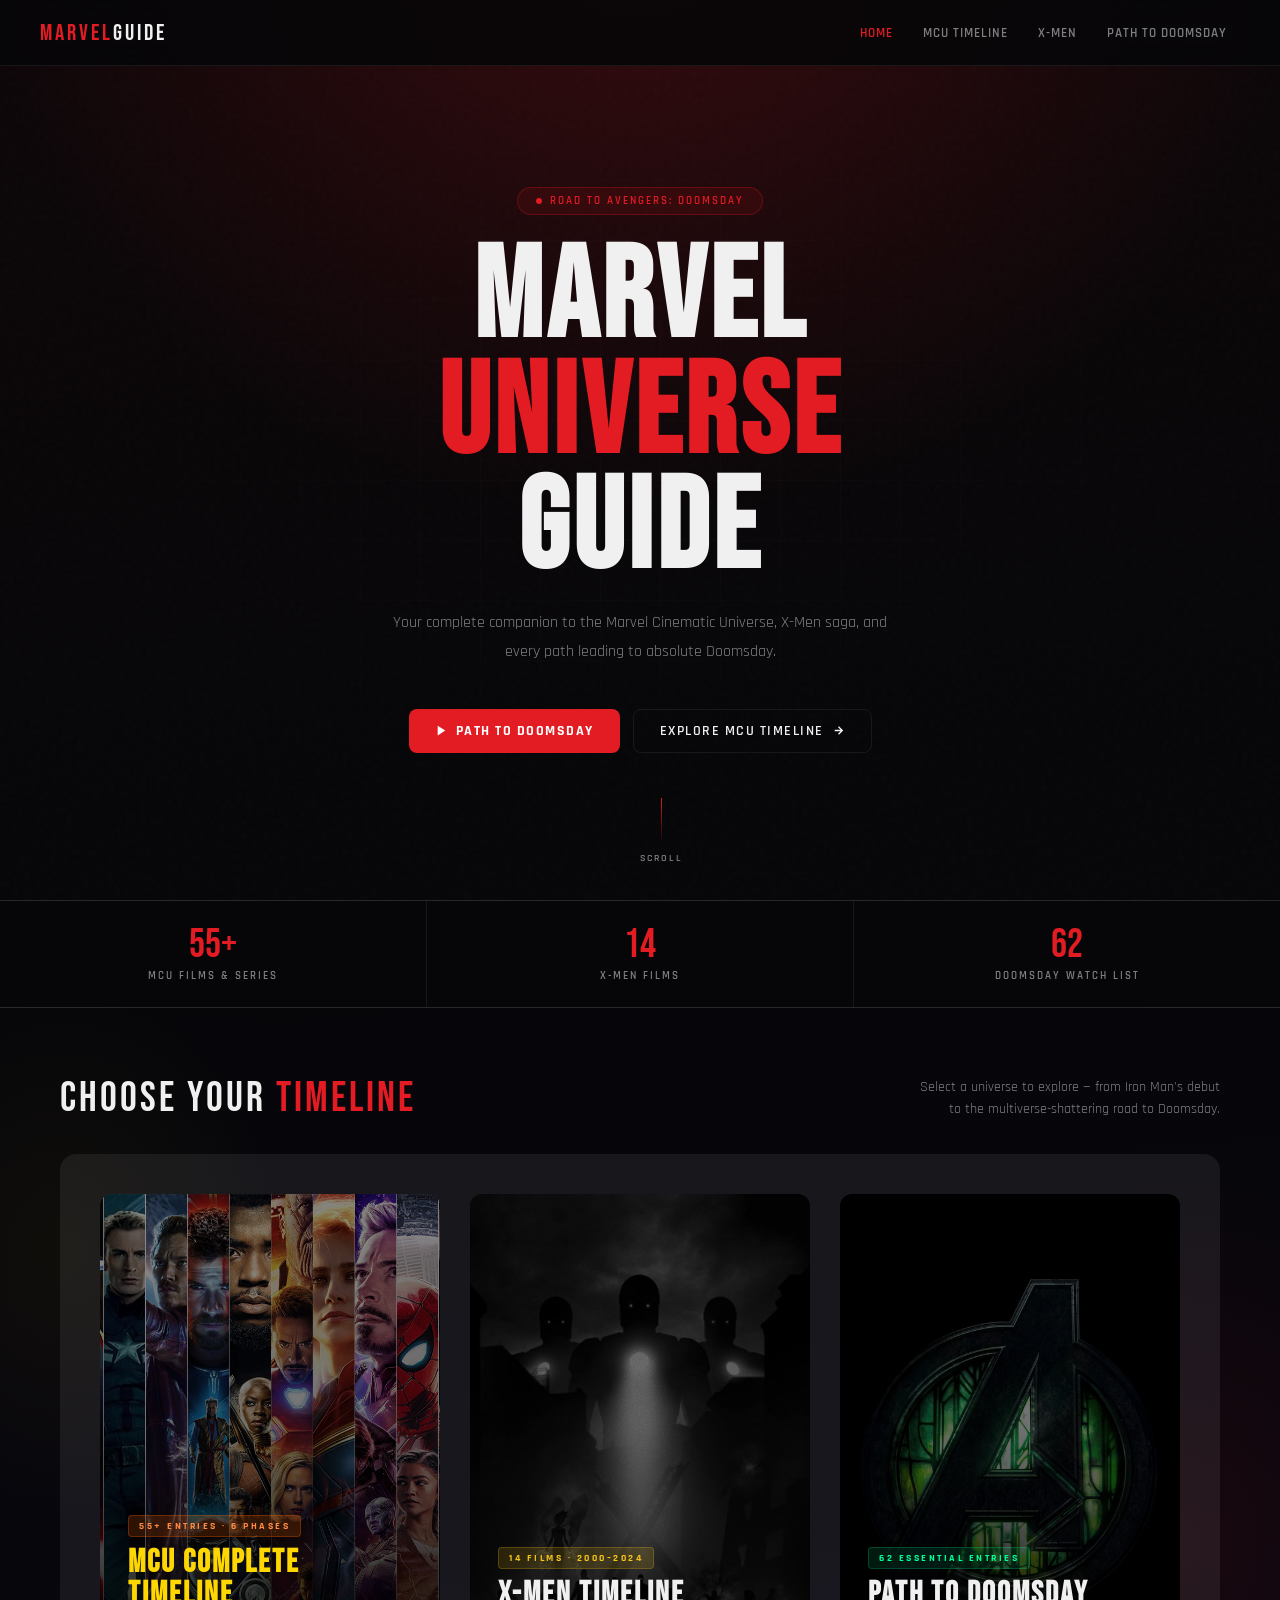
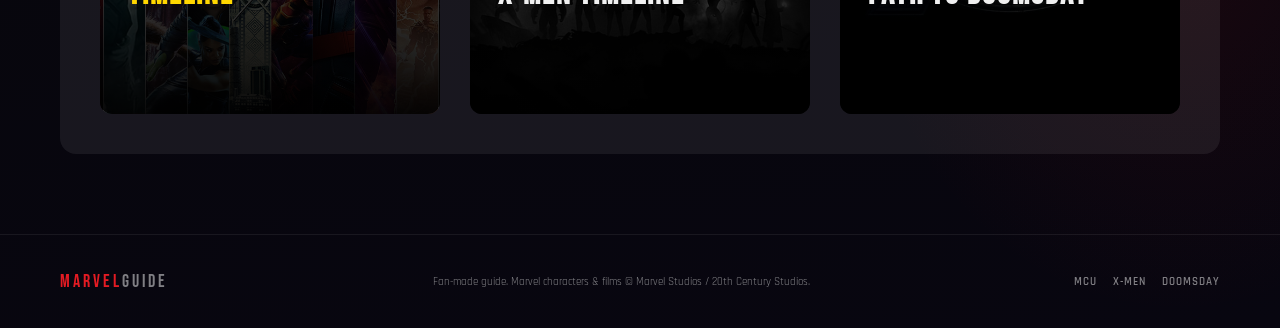
==== index.html @ 6802b709 "Initial commit" ====
<!DOCTYPE html>
<html lang="en">
<head>
<meta charset="UTF-8">
<meta name="viewport" content="width=device-width, initial-scale=1.0">
<title>Marvel Timeline Guide — Road to Doomsday</title>
<link rel="stylesheet" href="style.css">
</head>

<body class="page-home">

<!-- NAVBAR -->

<nav class="navbar" id="navbar">
  <div class="nav-logo">MARVEL<span>GUIDE</span></div>

  <ul class="nav-links">
    <li><a href="index.html" class="active">Home</a></li>
    <li><a href="mcu.html">MCU Timeline</a></li>
    <li><a href="xmen.html">X-Men</a></li>
    <li><a href="doomsday.html">Path to Doomsday</a></li>
  </ul>
</nav>


<!-- HERO SECTION -->

<header class="hero">

  <video id="heroVideo" class="hero-video" autoplay muted loop playsinline preload="auto">
    <source src="Images/intro.mp4" type="video/mp4">
  </video>

  <div class="hero-grid"></div>

  <div class="hero-content">

    <div class="hero-badge">Road to Avengers: Doomsday</div>

    <h1>
      MARVEL<span class="line-red">UNIVERSE</span>GUIDE
    </h1>

    <p>
      Your complete companion to the Marvel Cinematic Universe,
      X-Men saga, and every path leading to absolute Doomsday.
    </p>

    <div class="hero-cta">

      <a href="doomsday.html" class="btn-primary" aria-label="Go to Path to Doomsday">
        <svg width="13" height="13" viewBox="0 0 24 24" fill="currentColor">
          <polygon points="5 3 19 12 5 21 5 3"/>
        </svg>
        Path to Doomsday
      </a>

      <a href="mcu.html" class="btn-secondary">
        Explore MCU Timeline
        <svg width="13" height="13" viewBox="0 0 24 24" fill="none"
        stroke="currentColor" stroke-width="2.5">
          <path d="M5 12h14M12 5l7 7-7 7"/>
        </svg>
      </a>

    </div>

  </div>

  <div class="hero-scroll-hint">
    <div class="scroll-line"></div>
    Scroll
  </div>

</header>


<!-- STATS SECTION -->

<section class="stats-section">

  <div class="stats-bar">

    <div class="stat-item">
      <div class="stat-number">55+</div>
      <div class="stat-label">MCU Films & Series</div>
    </div>

    <div class="stat-item">
      <div class="stat-number">14</div>
      <div class="stat-label">X-Men Films</div>
    </div>

    <div class="stat-item">
      <div class="stat-number">62</div>
      <div class="stat-label">Doomsday Watch List</div>
    </div>

  </div>

</section>



<!-- SECTION HEADER -->

<section class="section-header">

  <div class="section-title">
    Choose Your <span>Timeline</span>
  </div>

  <div class="section-desc">
    Select a universe to explore — from Iron Man's debut
    to the multiverse-shattering road to Doomsday.
  </div>

</section>



<!-- CATEGORY CARDS -->

<section class="categories">

  <!-- MCU -->

  <a href="mcu.html" class="category-card iron">

    <img src="Images/mcu.png" alt="MCU Timeline">

    <div class="overlay">
      <div class="overlay-content">

        <span class="category-tag">55+ Entries · 6 Phases</span>

        <h2>MCU Complete Timeline</h2>

        <p>
          All Marvel Cinematic Universe movies and series
          across every phase — in order.
        </p>

        <div class="overlay-arrow">
          Explore Timeline
          <svg width="13" height="13" viewBox="0 0 24 24"
          fill="none" stroke="currentColor" stroke-width="2.5">
            <path d="M5 12h14M12 5l7 7-7 7"/>
          </svg>
        </div>

      </div>
    </div>

  </a>



  <!-- X MEN -->

  <a href="xmen.html" class="category-card xmen">

    <img src="Images/X.jpg" alt="X-Men Timeline">

    <div class="overlay">
      <div class="overlay-content">

        <span class="category-tag">14 Films · 2000–2024</span>

        <h2>X-Men Timeline</h2>

        <p>
          The complete mutant saga — from Xavier's school
          to the MCU collision in Deadpool & Wolverine.
        </p>

        <div class="overlay-arrow">
          Enter the Mutant Saga
          <svg width="13" height="13" viewBox="0 0 24 24"
          fill="none" stroke="currentColor" stroke-width="2.5">
            <path d="M5 12h14M12 5l7 7-7 7"/>
          </svg>
        </div>

      </div>
    </div>

  </a>



  <!-- DOOMSDAY -->

  <a href="doomsday.html" class="category-card doom">

    <img src="Images/doom.jpg" alt="Path to Doomsday">

    <div class="overlay">
      <div class="overlay-content">

        <span class="category-tag">62 Essential Entries</span>

        <h2>Path to Doomsday</h2>

        <p>
          The curated watch order of everything you need
          before Avengers: Doomsday.
        </p>

        <div class="overlay-arrow">
          Start the Path
          <svg width="13" height="13" viewBox="0 0 24 24"
          fill="none" stroke="currentColor" stroke-width="2.5">
            <path d="M5 12h14M12 5l7 7-7 7"/>
          </svg>
        </div>

      </div>
    </div>

  </a>

</section>



<!-- FOOTER -->

<footer class="footer">

  <div class="footer-logo">
    MARVEL<span>GUIDE</span>
  </div>

  <div class="footer-text">
    Fan-made guide. Marvel characters & films
    © Marvel Studios / 20th Century Studios.
  </div>

  <div class="footer-links">
    <a href="mcu.html">MCU</a>
    <a href="xmen.html">X-Men</a>
    <a href="doomsday.html">Doomsday</a>
  </div>

</footer>


<script src="script.js"></script>

</body>
</html>
---- style.css ----
/* =====================
   FONTS & VARIABLES
===================== */
@import url('https://fonts.googleapis.com/css2?family=Bebas+Neue&family=Rajdhani:wght@400;500;600;700&family=Inter:wght@300;400;500&display=swap');

:root {
  --red: #e31b23;
  --red-dark: #a01018;
  --gold: #ffd700;
  --xmen-yellow: #f5c518;
  --doom-green: #00ff99;
  --doom-green-dim: #00c872;
  --bg-deep: #060608;
  --bg-card: #0f0f14;
  --text: #f0f0f0;
  --text-muted: rgba(240,240,240,0.52);
  --border: rgba(255,255,255,0.07);
  --transition: 0.4s cubic-bezier(0.23, 1, 0.32, 1);
}

*, *::before, *::after { margin:0; padding:0; box-sizing:border-box; }
html { scroll-behavior:smooth; }
a { text-decoration:none; color:inherit; }

::-webkit-scrollbar { width:4px; }
::-webkit-scrollbar-track { background:#060608; }
::-webkit-scrollbar-thumb { background:var(--red); border-radius:10px; }

/* =====================
   BODY & CINEMATIC BACKGROUNDS
===================== */
body {
  font-family:'Rajdhani',sans-serif;
  color:var(--text); min-height:100vh; overflow-x:hidden;
  position:relative;
}

body.page-home {
  background:
    radial-gradient(ellipse 90% 55% at 50% -5%, rgba(227,27,35,0.2) 0%, transparent 58%),
    radial-gradient(ellipse 45% 35% at 92% 80%, rgba(180,20,28,0.1) 0%, transparent 55%),
    radial-gradient(ellipse 35% 28% at 5% 65%, rgba(255,215,0,0.04) 0%, transparent 50%),
    linear-gradient(175deg, #0d0608 0%, #060608 40%, #080610 100%);
}
body.page-mcu {
  background:
    radial-gradient(ellipse 65% 48% at 12% 18%, rgba(255,90,0,0.1) 0%, transparent 58%),
    radial-gradient(ellipse 55% 38% at 88% 72%, rgba(227,27,35,0.11) 0%, transparent 55%),
    radial-gradient(ellipse 75% 28% at 50% 100%, rgba(255,60,0,0.07) 0%, transparent 50%),
    linear-gradient(160deg, #0b0608 0%, #060608 50%, #0b0608 100%);
}
body.page-xmen {
  background:
    radial-gradient(ellipse 65% 48% at 8% 14%, rgba(245,197,24,0.09) 0%, transparent 55%),
    radial-gradient(ellipse 55% 38% at 92% 62%, rgba(200,155,0,0.08) 0%, transparent 55%),
    radial-gradient(ellipse 45% 32% at 50% 98%, rgba(245,197,24,0.05) 0%, transparent 50%),
    linear-gradient(155deg, #0a0a00 0%, #060608 50%, #080700 100%);
}
body.page-doom {
  background:
    radial-gradient(ellipse 70% 50% at 8% 10%, rgba(0,255,153,0.1) 0%, transparent 58%),
    radial-gradient(ellipse 55% 42% at 92% 78%, rgba(0,200,120,0.09) 0%, transparent 55%),
    radial-gradient(ellipse 48% 38% at 50% 100%, rgba(0,255,153,0.06) 0%, transparent 50%),
    linear-gradient(150deg, #060b08 0%, #060608 45%, #060b08 100%);
}
body.page-deadpool {
  background:
    radial-gradient(ellipse 78% 58% at 0% 50%, rgba(227,27,35,0.14) 0%, transparent 58%),
    radial-gradient(ellipse 48% 38% at 100% 18%, rgba(180,20,28,0.09) 0%, transparent 55%),
    linear-gradient(135deg, #0d0608 0%, #060608 60%, #0b0608 100%);
}

/* grain texture */
body::before {
  content:''; position:fixed; inset:0; pointer-events:none; z-index:0; opacity:0.55;
  background-image:url("data:image/svg+xml,%3Csvg viewBox='0 0 200 200' xmlns='http://www.w3.org/2000/svg'%3E%3Cfilter id='n'%3E%3CfeTurbulence type='fractalNoise' baseFrequency='0.85' numOctaves='4' stitchTiles='stitch'/%3E%3C/filter%3E%3Crect width='100%25' height='100%25' filter='url(%23n)' opacity='0.04'/%3E%3C/svg%3E");
}
body > * { position:relative; z-index:1; }

/* =====================
   NAVBAR
===================== */
.navbar {
  position:fixed; top:0; left:0; right:0; z-index:1000;
  display:flex; align-items:center; justify-content:space-between;
  padding:0 40px; height:66px;
  background:rgba(6,6,8,0.88); backdrop-filter:blur(24px);
  border-bottom:1px solid var(--border);
  transition:background var(--transition);
}
.navbar.scrolled { background:rgba(6,6,8,0.98); }
.nav-logo { font-family:'Bebas Neue',sans-serif; font-size:1.45rem; letter-spacing:3px; color:var(--red); }
.nav-logo span { color:var(--text); }
.nav-links { display:flex; gap:4px; list-style:none; }
.nav-links a {
  display:flex; align-items:center; gap:5px;
  padding:7px 13px; border-radius:6px;
  font-size:0.8rem; font-weight:600; letter-spacing:1px; text-transform:uppercase;
  color:var(--text-muted);
  transition:color var(--transition), background var(--transition);
}
.nav-links a:hover { color:var(--text); background:rgba(255,255,255,0.05); }
.nav-links a.active { color:var(--red); }
.nav-search {
  display:flex; align-items:center; gap:9px;
  background:rgba(255,255,255,0.04); border:1px solid var(--border);
  border-radius:8px; padding:7px 14px;
  transition:border-color var(--transition);
}
.nav-search:focus-within { border-color:var(--red); background:rgba(227,27,35,0.05); }
.nav-search svg { opacity:0.4; flex-shrink:0; }
#searchBar {
  background:none; border:none; outline:none; color:var(--text);
  font-family:'Rajdhani',sans-serif; font-size:0.88rem; font-weight:500; width:200px;
}
#searchBar::placeholder { color:var(--text-muted); }

/* =====================
   HERO
===================== */
.hero {
  position:relative; min-height:100vh;
  display:flex; flex-direction:column; align-items:center; justify-content:center;
  text-align:center; padding:120px 40px 80px; overflow:hidden;
}
.hero-grid {
  position:absolute; inset:0;
  background-image:
    linear-gradient(rgba(255,255,255,0.017) 1px,transparent 1px),
    linear-gradient(90deg,rgba(255,255,255,0.017) 1px,transparent 1px);
  background-size:60px 60px;
  mask-image:radial-gradient(ellipse at center,black 18%,transparent 72%);
}
.hero-content { position:relative; z-index:1; }
.hero-badge {
  display:inline-flex; align-items:center; gap:8px;
  background:rgba(227,27,35,0.1); border:1px solid rgba(227,27,35,0.28);
  border-radius:100px; padding:6px 18px;
  font-size:0.7rem; font-weight:600; letter-spacing:2px; text-transform:uppercase;
  color:var(--red); margin-bottom:26px; animation:fadeInUp 0.8s ease both;
}
.hero-badge::before { content:''; width:6px; height:6px; background:var(--red); border-radius:50%; animation:blink 2s infinite; }
@keyframes blink { 0%,100%{opacity:1;transform:scale(1)} 50%{opacity:0.3;transform:scale(0.7)} }
.hero h1 {
  font-family:'Bebas Neue',sans-serif;
  font-size:clamp(4rem,10vw,9rem); line-height:0.9; letter-spacing:4px; margin-bottom:22px;
  animation:fadeInUp 0.8s 0.12s ease both;
}
.hero h1 .line-red { color:var(--red); display:block; }
.hero p {
  font-size:1.03rem; color:var(--text-muted); max-width:500px; margin:0 auto 42px;
  line-height:1.75; font-weight:400; animation:fadeInUp 0.8s 0.25s ease both;
}
.hero-cta { display:flex; gap:13px; justify-content:center; flex-wrap:wrap; animation:fadeInUp 0.8s 0.4s ease both; }
.btn-primary {
  display:inline-flex; align-items:center; gap:8px;
  background:var(--red); color:white;
  font-family:'Rajdhani',sans-serif; font-size:0.86rem; font-weight:700;
  letter-spacing:1.5px; text-transform:uppercase;
  padding:13px 26px; border-radius:8px; border:none; cursor:pointer;
  transition:background var(--transition),transform var(--transition),box-shadow var(--transition);
}
.btn-primary:hover { background:var(--red-dark); transform:translateY(-2px); box-shadow:0 12px 28px rgba(227,27,35,0.4); }
.btn-secondary {
  display:inline-flex; align-items:center; gap:8px;
  background:transparent; color:var(--text);
  font-family:'Rajdhani',sans-serif; font-size:0.86rem; font-weight:600;
  letter-spacing:1.5px; text-transform:uppercase;
  padding:12px 26px; border-radius:8px; border:1px solid var(--border); cursor:pointer;
  transition:border-color var(--transition),background var(--transition),transform var(--transition);
}
.btn-secondary:hover { border-color:rgba(255,255,255,0.22); background:rgba(255,255,255,0.04); transform:translateY(-2px); }
.hero-scroll-hint {
  position:absolute; bottom:36px; left:50%; transform:translateX(-50%);
  display:flex; flex-direction:column; align-items:center; gap:8px;
  color:var(--text-muted); font-size:0.63rem; font-weight:600;
  letter-spacing:2px; text-transform:uppercase; animation:fadeInUp 1s 1s ease both;
}
.scroll-line { width:1px; height:46px; background:linear-gradient(to bottom,var(--red),transparent); animation:scrollLine 2s infinite; }
@keyframes scrollLine {
  0%{transform:scaleY(0);transform-origin:top} 50%{transform:scaleY(1);transform-origin:top}
  51%{transform:scaleY(1);transform-origin:bottom} 100%{transform:scaleY(0);transform-origin:bottom}
}

/* =====================
   STATS BAR
===================== */
.stats-bar { display:grid; grid-template-columns:repeat(3,1fr); gap:1px; background:var(--border); border-top:1px solid var(--border); border-bottom:1px solid var(--border); }
.stat-item { background:rgba(6,6,8,0.96); padding:24px; text-align:center; }
.stat-number { font-family:'Bebas Neue',sans-serif; font-size:2.5rem; color:var(--red); line-height:1; margin-bottom:4px; }
.stat-label { font-size:0.7rem; font-weight:600; letter-spacing:2px; text-transform:uppercase; color:var(--text-muted); }

/* =====================
   SECTION HEADERS
===================== */
.section-header { padding:68px 60px 34px; display:flex; align-items:flex-end; justify-content:space-between; gap:20px; }
.section-title { font-family:'Bebas Neue',sans-serif; font-size:2.6rem; letter-spacing:3px; line-height:1; }
.section-title span { color:var(--red); }
.section-desc { color:var(--text-muted); font-size:0.86rem; max-width:310px; text-align:right; line-height:1.6; }

/* =====================
   CATEGORY CARDS
===================== */
.categories { display:grid; grid-template-columns:repeat(auto-fit,minmax(280px,1fr)); gap:2px; background:var(--border); margin:0 60px 80px; border-radius:16px; overflow:hidden; }
.category-card { position:relative; height:520px; overflow:hidden; cursor:pointer; display:block; }
.category-card img { width:100%; height:100%; object-fit:cover; transition:transform 0.7s var(--transition),filter 0.5s ease; filter:brightness(0.55) saturate(0.85); }
.category-card:hover img { transform:scale(1.07); filter:brightness(0.38) saturate(1); }
.overlay { position:absolute; inset:0; display:flex; flex-direction:column; justify-content:flex-end; padding:32px 28px; }
.overlay::before { content:''; position:absolute; inset:0; background:linear-gradient(0deg,rgba(0,0,0,0.92) 0%,rgba(0,0,0,0.18) 55%,transparent 100%); transition:opacity var(--transition); }
.category-card:hover .overlay::before { background:linear-gradient(0deg,rgba(0,0,0,0.96) 0%,rgba(0,0,0,0.5) 60%,rgba(0,0,0,0.08) 100%); }
.overlay-content { position:relative; z-index:1; transform:translateY(10px); transition:transform var(--transition); }
.category-card:hover .overlay-content { transform:translateY(0); }
.category-tag { display:inline-block; font-size:0.61rem; font-weight:700; letter-spacing:2.5px; text-transform:uppercase; padding:4px 10px; border-radius:4px; margin-bottom:10px; }
.overlay h2 { font-family:'Bebas Neue',sans-serif; font-size:2rem; letter-spacing:2px; margin-bottom:8px; line-height:1; }
.overlay p { font-size:0.86rem; color:var(--text-muted); margin-bottom:16px; opacity:0; transform:translateY(8px); transition:opacity 0.35s 0.05s ease,transform 0.35s 0.05s ease; }
.category-card:hover .overlay p { opacity:1; transform:translateY(0); }
.overlay-arrow { display:inline-flex; align-items:center; gap:7px; font-size:0.76rem; font-weight:700; letter-spacing:1px; text-transform:uppercase; opacity:0; transform:translateX(-10px); transition:opacity 0.35s 0.1s ease,transform 0.35s 0.1s ease; }
.category-card:hover .overlay-arrow { opacity:1; transform:translateX(0); }
.iron .category-tag { background:rgba(255,100,0,0.18); color:#ff8c42; border:1px solid rgba(255,100,0,0.28); }
.iron .overlay-arrow,.iron.category-card h2 { color:var(--gold); }
.iron:hover { box-shadow:inset 0 0 80px rgba(255,70,0,0.08); }
.xmen .category-tag { background:rgba(245,197,24,0.14); color:var(--xmen-yellow); border:1px solid rgba(245,197,24,0.22); }
.xmen .overlay-arrow { color:var(--xmen-yellow); }
.xmen:hover { box-shadow:inset 0 0 80px rgba(245,197,24,0.06); }
.doom .category-tag { background:rgba(0,255,153,0.1); color:var(--doom-green); border:1px solid rgba(0,255,153,0.2); }
.doom .overlay-arrow { color:var(--doom-green); }
.doom:hover { box-shadow:inset 0 0 80px rgba(0,255,153,0.06); }

/* =====================
   PAGE HEADER
===================== */
.page-header { padding:116px 60px 54px; position:relative; overflow:hidden; }
.page-header::after { content:''; position:absolute; bottom:0; left:0; right:0; height:1px; background:linear-gradient(90deg,transparent,var(--red),transparent); }
.page-header-inner { position:relative; z-index:1; max-width:680px; }
.page-header-tag { display:inline-block; font-size:0.66rem; font-weight:700; letter-spacing:3px; text-transform:uppercase; color:var(--red); margin-bottom:13px; }
.page-header h1 { font-family:'Bebas Neue',sans-serif; font-size:clamp(3rem,6vw,5.5rem); letter-spacing:3px; line-height:0.93; margin-bottom:13px; }
.page-header p { font-size:0.95rem; color:var(--text-muted); font-weight:400; line-height:1.75; }
.page-header-bg-text { position:absolute; right:50px; top:50%; transform:translateY(-50%); font-family:'Bebas Neue',sans-serif; font-size:clamp(6rem,14vw,13rem); letter-spacing:10px; color:rgba(255,255,255,0.022); white-space:nowrap; pointer-events:none; line-height:1; }

/* =====================
   PHASE LABEL
===================== */
.phase-label { display:flex; align-items:center; gap:15px; padding:26px 60px 10px; margin-top:14px; }
.phase-label-text { font-family:'Bebas Neue',sans-serif; font-size:0.92rem; letter-spacing:4px; text-transform:uppercase; color:var(--text-muted); white-space:nowrap; }
.phase-label-line { flex:1; height:1px; background:var(--border); }
.phase-label-badge { font-size:0.6rem; font-weight:700; letter-spacing:2px; text-transform:uppercase; padding:4px 11px; border-radius:4px; background:rgba(227,27,35,0.08); border:1px solid rgba(227,27,35,0.17); color:var(--red); white-space:nowrap; }

/* =====================
   MOVIE GRID & BOX
===================== */
.movie-grid { display:grid; grid-template-columns:repeat(auto-fill,minmax(215px,1fr)); gap:13px; padding:14px 60px 48px; }

.movie-box {
  position:relative; height:330px; border-radius:11px; overflow:hidden;
  cursor:pointer; background:var(--bg-card);
  opacity:0; transform:translateY(26px);
  transition:opacity 0.55s ease,transform 0.55s ease,box-shadow 0.4s ease;
}
.movie-box.show { opacity:1; transform:translateY(0); }
.movie-box img { width:100%; height:100%; object-fit:cover; transition:transform 0.6s var(--transition),filter 0.4s ease; filter:brightness(0.72) saturate(0.88); }
.movie-box:hover img { transform:scale(1.1); filter:brightness(0.32) saturate(0.6); }

.movie-number { position:absolute; top:11px; left:11px; z-index:2; font-family:'Bebas Neue',sans-serif; font-size:0.7rem; letter-spacing:1px; background:rgba(0,0,0,0.75); border:1px solid var(--border); padding:3px 8px; border-radius:4px; color:var(--text-muted); transition:opacity var(--transition); }
.movie-box:hover .movie-number { opacity:0; }

.entry-type-badge { position:absolute; top:11px; right:11px; z-index:2; font-size:0.56rem; font-weight:700; letter-spacing:1.5px; text-transform:uppercase; padding:3px 7px; border-radius:4px; background:rgba(0,0,0,0.78); border:1px solid rgba(255,255,255,0.1); color:var(--text-muted); transition:opacity var(--transition); }
.entry-type-badge.series { color:#7ec8ff; border-color:rgba(126,200,255,0.25); }
.entry-type-badge.animated { color:#b09fff; border-color:rgba(176,159,255,0.25); }
.entry-type-badge.special { color:#ffa07a; border-color:rgba(255,160,122,0.25); }
.movie-box:hover .entry-type-badge { opacity:0; }

.movie-overlay { position:absolute; inset:0; background:linear-gradient(0deg,rgba(0,0,0,0.97) 0%,rgba(0,0,0,0.62) 55%,rgba(0,0,0,0.12) 100%); display:flex; flex-direction:column; justify-content:flex-end; padding:18px 17px; opacity:0; transition:opacity 0.4s ease; }
.movie-box:hover .movie-overlay { opacity:1; }
.movie-overlay h3 { font-family:'Bebas Neue',sans-serif; font-size:1.18rem; letter-spacing:1.5px; margin-bottom:5px; line-height:1.1; }
.movie-overlay p { font-size:0.76rem; color:var(--text-muted); margin-bottom:12px; line-height:1.45; font-weight:400; }

.watch-btn { display:inline-flex; align-items:center; gap:6px; background:var(--red); color:white; font-family:'Rajdhani',sans-serif; font-size:0.73rem; font-weight:700; letter-spacing:1.5px; text-transform:uppercase; padding:7px 13px; border-radius:6px; border:none; cursor:pointer; transition:background var(--transition),transform var(--transition); text-decoration:none; width:fit-content; }
.watch-btn:hover { background:var(--red-dark); transform:translateY(-1px); }

/* themes */
.iron:hover { box-shadow:0 18px 45px rgba(255,70,0,0.2); }
.iron .movie-overlay h3 { color:var(--gold); }
.xmen:hover { box-shadow:0 18px 45px rgba(245,197,24,0.18); }
.xmen .movie-overlay h3 { color:var(--xmen-yellow); }

/* ── DOOM CARDS ── */
.doom-card { border:1px solid rgba(0,255,153,0.08); }
.doom-card:hover { box-shadow:0 18px 55px rgba(0,255,153,0.22); border-color:rgba(0,255,153,0.18); }
.doom-card .movie-overlay h3 { color:var(--doom-green); }
.doom-card img { filter:brightness(0.68) saturate(0.65) hue-rotate(4deg); }
.doom-card:hover img { filter:brightness(0.28) saturate(0.5) hue-rotate(4deg); }
.doom-card .movie-overlay { background:linear-gradient(0deg,rgba(0,10,6,0.98) 0%,rgba(0,20,12,0.6) 55%,rgba(0,0,0,0.1) 100%); }
.doom-card .watch-btn { background:var(--doom-green-dim); color:#000; font-weight:800; }
.doom-card .watch-btn:hover { background:var(--doom-green); }
.doom-card .movie-number { border-color:rgba(0,255,153,0.2); color:rgba(0,255,153,0.6); }

.optional-badge { position:absolute; bottom:10px; right:10px; z-index:3; font-size:0.56rem; font-weight:700; letter-spacing:1.5px; text-transform:uppercase; padding:3px 8px; border-radius:4px; background:rgba(255,200,0,0.1); border:1px solid rgba(255,200,0,0.25); color:#ffc800; }

/* =====================
   POPUP MODAL
===================== */
.modal-overlay {
  position:fixed; inset:0; z-index:2000;
  background:rgba(4,4,6,0.93); backdrop-filter:blur(18px);
  display:flex; align-items:center; justify-content:center;
  padding:18px; opacity:0; pointer-events:none;
  transition:opacity 0.32s ease;
}
.modal-overlay.open { opacity:1; pointer-events:all; }

.modal {
  background:linear-gradient(148deg,#0f0f16 0%,#0a0a10 100%);
  border:1px solid rgba(255,255,255,0.09); border-radius:18px;
  width:100%; max-width:840px; max-height:88vh;
  display:flex; flex-direction:column; overflow:hidden;
  transform:scale(0.93) translateY(22px);
  transition:transform 0.4s cubic-bezier(0.23,1,0.32,1);
  box-shadow:0 40px 100px rgba(0,0,0,0.85);
  position:relative;
}
.modal-overlay.open .modal { transform:scale(1) translateY(0); }
.modal.theme-iron { border-top:2px solid var(--red); }
.modal.theme-xmen { border-top:2px solid var(--xmen-yellow); }
.modal.theme-doom { border-top:2px solid var(--doom-green); }

.modal-close { position:absolute; top:16px; right:16px; z-index:10; width:32px; height:32px; border-radius:50%; background:rgba(255,255,255,0.07); border:1px solid var(--border); color:var(--text-muted); font-size:1rem; cursor:pointer; display:flex; align-items:center; justify-content:center; transition:background var(--transition),color var(--transition); }
.modal-close:hover { background:rgba(227,27,35,0.2); color:var(--red); border-color:rgba(227,27,35,0.3); }

.modal-body { display:flex; overflow:hidden; flex:1; min-height:0; }

.modal-poster { width:230px; flex-shrink:0; position:relative; }
.modal-poster img { width:100%; height:100%; object-fit:cover; display:block; }
.modal-poster-overlay { position:absolute; inset:0; background:linear-gradient(90deg,transparent 55%,#0f0f16 100%); }

.modal-info { flex:1; padding:30px 30px 26px; overflow-y:auto; scrollbar-width:thin; scrollbar-color:rgba(227,27,35,0.3) transparent; }

.modal-type-row { display:flex; align-items:center; gap:9px; margin-bottom:11px; flex-wrap:wrap; }
.modal-type-tag { font-size:0.6rem; font-weight:700; letter-spacing:2.5px; text-transform:uppercase; padding:4px 10px; border-radius:4px; background:rgba(227,27,35,0.1); border:1px solid rgba(227,27,35,0.22); color:var(--red); }
.modal-type-tag.series { background:rgba(126,200,255,0.08); border-color:rgba(126,200,255,0.22); color:#7ec8ff; }
.modal-type-tag.animated { background:rgba(176,159,255,0.08); border-color:rgba(176,159,255,0.22); color:#b09fff; }
.modal-type-tag.special { background:rgba(255,160,122,0.1); border-color:rgba(255,160,122,0.22); color:#ffa07a; }
.modal-phase-tag { font-size:0.6rem; font-weight:600; letter-spacing:1.5px; text-transform:uppercase; color:var(--text-muted); }

.modal-title { font-family:'Bebas Neue',sans-serif; font-size:2.3rem; letter-spacing:2px; line-height:1; margin-bottom:5px; }
.modal-year-runtime { font-size:0.8rem; color:var(--text-muted); font-weight:500; margin-bottom:14px; letter-spacing:0.5px; }

.modal-rating { display:inline-flex; align-items:center; gap:7px; background:rgba(255,215,0,0.08); border:1px solid rgba(255,215,0,0.2); padding:5px 13px; border-radius:7px; margin-bottom:15px; }
.modal-rating-stars { color:var(--gold); font-size:0.88rem; letter-spacing:1px; }
.modal-rating-score { font-size:0.86rem; font-weight:700; color:var(--gold); }
.modal-rating-max { font-size:0.73rem; color:var(--text-muted); }

.modal-plot { font-size:0.88rem; color:var(--text-muted); line-height:1.75; font-weight:400; margin-bottom:18px; border-left:2px solid rgba(255,255,255,0.07); padding-left:13px; }

.modal-meta-grid { display:grid; grid-template-columns:1fr 1fr; gap:13px; margin-bottom:20px; }
.modal-meta-label { font-size:0.6rem; font-weight:700; letter-spacing:2px; text-transform:uppercase; color:var(--text-muted); margin-bottom:4px; }
.modal-meta-value { font-size:0.86rem; font-weight:600; color:var(--text); line-height:1.45; }

.modal-trivia { background:rgba(255,255,255,0.03); border:1px solid var(--border); border-radius:9px; padding:13px 15px; margin-bottom:20px; }
.modal-trivia-label { font-size:0.6rem; font-weight:700; letter-spacing:2px; text-transform:uppercase; color:var(--red); margin-bottom:7px; }
.modal-trivia p { font-size:0.8rem; color:var(--text-muted); line-height:1.65; }

.modal-actions { display:flex; gap:9px; flex-wrap:wrap; }

/* =====================
   DEADPOOL DETAIL PAGE
===================== */
.movie-details { min-height:100vh; display:flex; align-items:center; justify-content:center; gap:58px; padding:120px 80px 80px; position:relative; overflow:hidden; }
.movie-poster { position:relative; flex-shrink:0; }
.movie-poster img { width:305px; border-radius:16px; display:block; box-shadow:0 40px 80px rgba(0,0,0,0.65); }
.movie-poster::before { content:''; position:absolute; inset:-2px; border-radius:18px; background:linear-gradient(135deg,var(--red),transparent,var(--red-dark)); z-index:-1; }
.info { max-width:545px; position:relative; z-index:1; }
.info-tag { font-size:0.66rem; font-weight:700; letter-spacing:3px; text-transform:uppercase; color:var(--red); margin-bottom:13px; }
.info h1 { font-family:'Bebas Neue',sans-serif; font-size:5rem; letter-spacing:4px; line-height:0.9; margin-bottom:20px; }
.info-desc { font-size:0.95rem; color:var(--text-muted); line-height:1.8; font-weight:400; margin-bottom:24px; }
.info-meta { display:flex; gap:20px; margin-bottom:28px; flex-wrap:wrap; }
.meta-item { display:flex; flex-direction:column; gap:4px; }
.meta-label { font-size:0.6rem; font-weight:700; letter-spacing:2px; text-transform:uppercase; color:var(--text-muted); }
.meta-value { font-size:0.95rem; font-weight:700; color:var(--gold); }
.info-actions { display:flex; gap:11px; flex-wrap:wrap; }

/* =====================
   FOOTER
===================== */
.footer { border-top:1px solid var(--border); padding:36px 60px; display:flex; align-items:center; justify-content:space-between; gap:20px; }
.footer-logo { font-family:'Bebas Neue',sans-serif; font-size:1.1rem; letter-spacing:3px; color:var(--red); }
.footer-logo span { color:var(--text-muted); }
.footer-text { font-size:0.71rem; color:var(--text-muted); text-align:center; }
.footer-links { display:flex; gap:16px; }
.footer-links a { font-size:0.71rem; font-weight:600; letter-spacing:1px; text-transform:uppercase; color:var(--text-muted); transition:color var(--transition); }
.footer-links a:hover { color:var(--text); }

/* =====================
   BACK TO TOP
===================== */
#topBtn { position:fixed; bottom:32px; right:32px; width:44px; height:44px; border-radius:50%; border:1px solid rgba(227,27,35,0.35); background:rgba(6,6,8,0.9); backdrop-filter:blur(10px); color:var(--red); font-size:0.95rem; cursor:pointer; display:none; align-items:center; justify-content:center; transition:background var(--transition),transform var(--transition); z-index:999; }
#topBtn:hover { background:var(--red); color:white; transform:translateY(-3px); }

/* =====================
   ANIMATIONS
===================== */
@keyframes fadeInUp { from{opacity:0;transform:translateY(22px)} to{opacity:1;transform:translateY(0)} }

/* =====================
   RESPONSIVE
===================== */
@media (max-width:900px) {
  .navbar{padding:0 20px;} .nav-links,.nav-search{display:none;}
  .hero{padding:95px 20px 55px;}
  .categories{margin:0 18px 55px;grid-template-columns:1fr;border-radius:12px;}
  .category-card{height:300px;}
  .section-header{flex-direction:column;align-items:flex-start;padding:52px 20px 20px;}
  .section-desc{text-align:left;max-width:100%;}
  .movie-grid{padding:12px 18px 38px;gap:10px;grid-template-columns:repeat(auto-fill,minmax(145px,1fr));}
  .movie-box{height:250px;}
  .phase-label{padding:18px 20px 8px;}
  .movie-details{flex-direction:column;padding:95px 20px 55px;gap:28px;}
  .movie-poster img{width:210px;}
  .info h1{font-size:3rem;}
  .footer{flex-direction:column;text-align:center;padding:26px 20px;}
  .page-header{padding:95px 20px 42px;}
  .page-header-bg-text{display:none;}
  .modal-body{flex-direction:column;}
  .modal-poster{width:100%;height:200px;}
  .modal-info{padding:20px 18px 18px;}
  .modal-title{font-size:1.7rem;}
  .modal-meta-grid{grid-template-columns:1fr;}
}
.hero{
  position:relative;
  overflow:hidden;
}

.hero-video{
  position:absolute;
  top:50%;
  left:50%;
  transform:translate(-50%,-50%);
  min-width:100%;
  min-height:100%;
  object-fit:cover;
  z-index:-1;
}

.hero-content{
  position:relative;
  z-index:2;
}
.categories{
  display:grid;
  grid-template-columns:repeat(3,1fr);
  gap:30px;
  padding:40px;
}

.category-card{
  position:relative;
  overflow:hidden;
  border-radius:12px;
}

.category-card img{
  width:100%;
  height:100%;
  object-fit:cover;
  display:block;
}
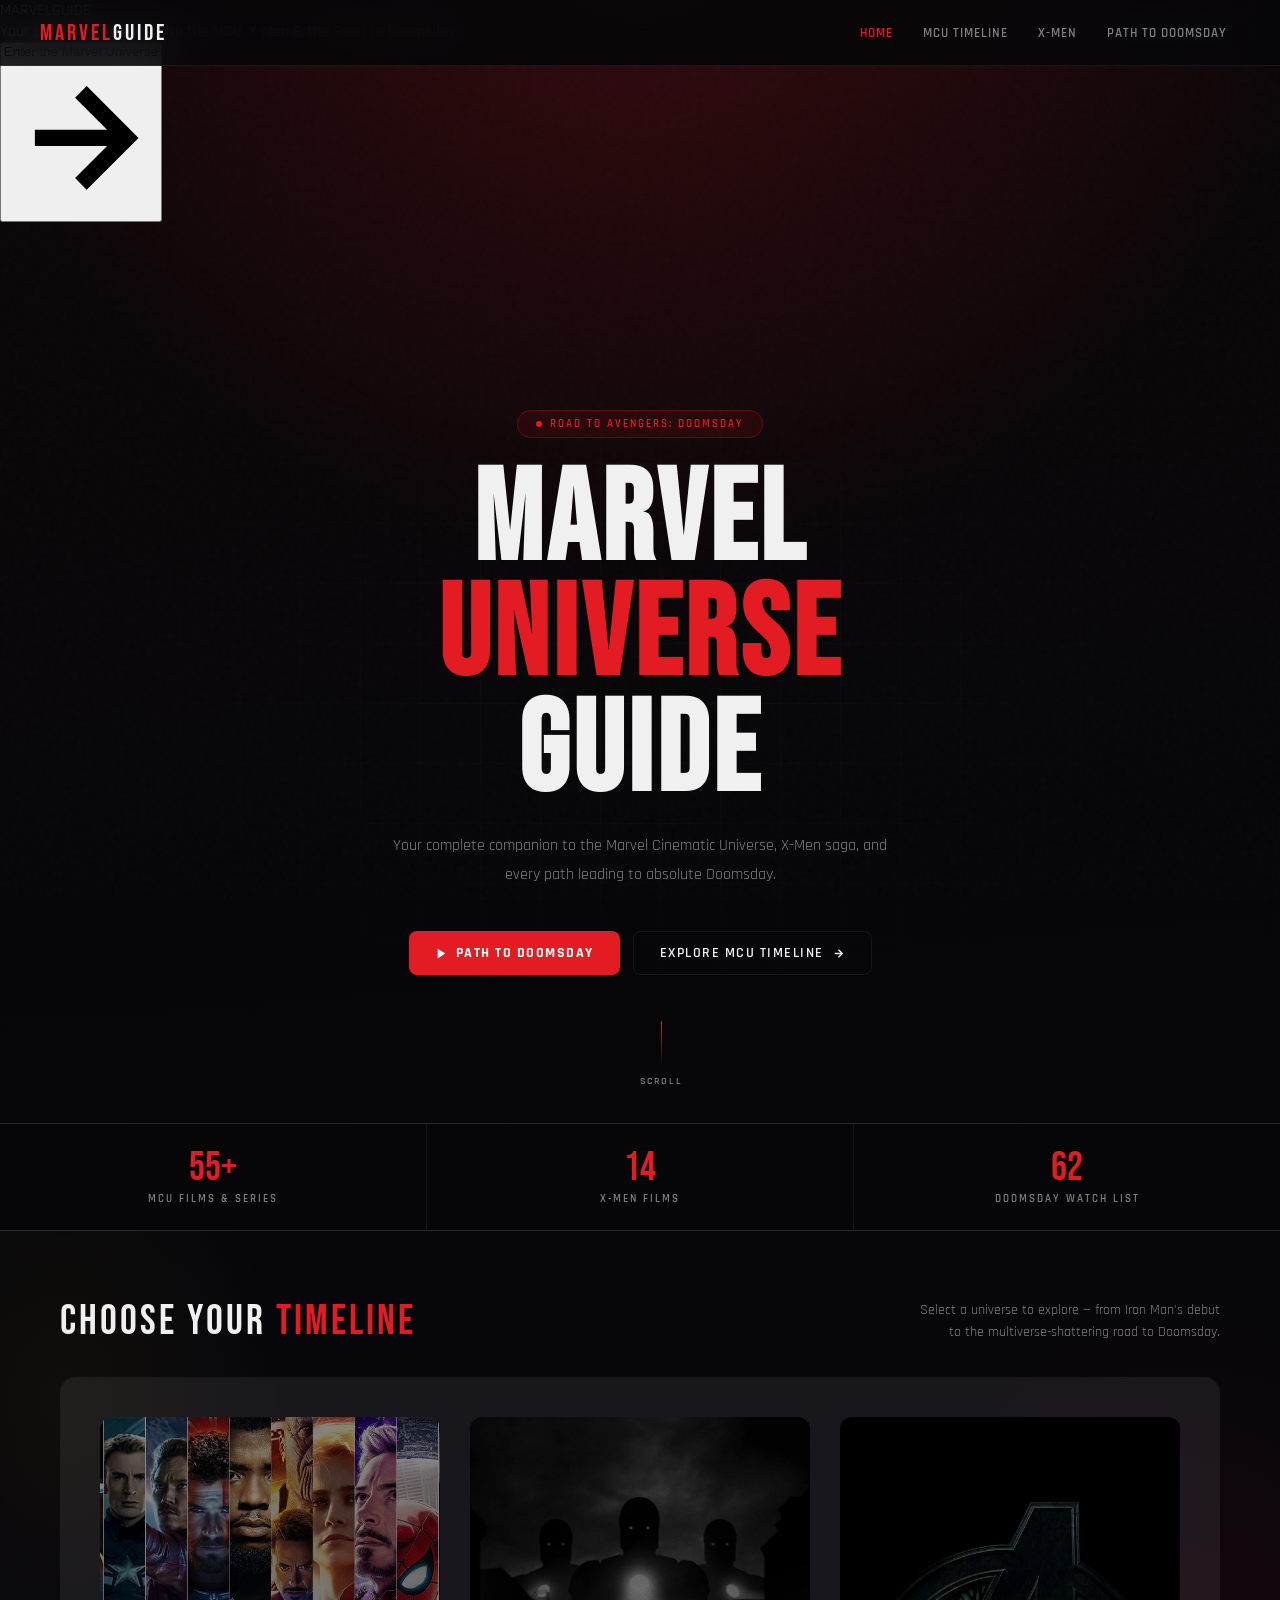
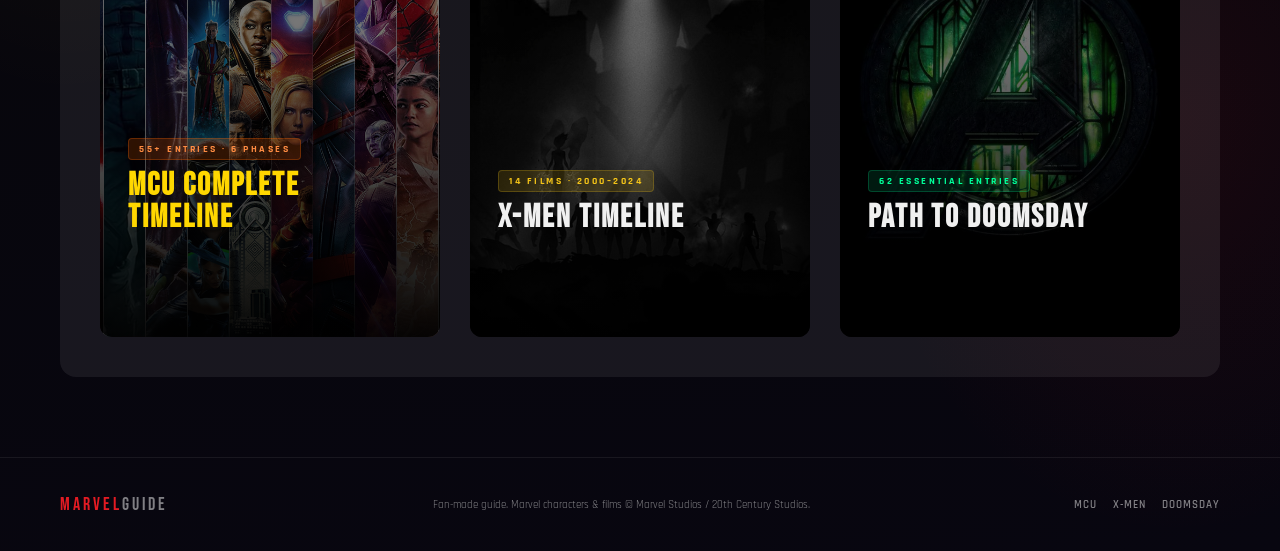
==== commit 021d87f6: "More features added" ====
--- a/index.html
+++ b/index.html
@@ -7,7 +7,22 @@
 <link rel="stylesheet" href="style.css">
 </head>
 
-<body class="page-home">
+<body class="page-home gate-locked">
+
+<!-- ENTRY GATE -->
+<div class="enter-overlay" id="enterOverlay">
+  <div class="portal-ring" id="portalRing"></div>
+  <div class="portal-ring portal-ring-2" id="portalRing2"></div>
+  <div class="portal-flash" id="portalFlash"></div>
+  <div class="enter-overlay-inner" id="enterInner">
+    <div class="enter-logo">MARVEL<span>GUIDE</span></div>
+    <div class="enter-tagline">Your complete companion to the MCU, X-Men &amp; the Road to Doomsday</div>
+    <button class="enter-btn" id="enterBtn">
+      Enter the Marvel Universe
+      <svg viewBox="0 0 24 24" fill="none" stroke="currentColor" stroke-width="2.5"><path d="M5 12h14M12 5l7 7-7 7"/></svg>
+    </button>
+  </div>
+</div>
 
 <!-- NAVBAR -->
 
@@ -27,7 +42,7 @@
 
 <header class="hero">
 
-  <video id="heroVideo" class="hero-video" autoplay muted loop playsinline preload="auto">
+  <video id="heroVideo" class="hero-video" muted loop playsinline preload="auto">
     <source src="Images/intro.mp4" type="video/mp4">
   </video>
 
@@ -247,6 +262,55 @@
 
 
 <script src="script.js"></script>
+<script>
+  (function () {
+    var overlay = document.getElementById('enterOverlay');
+    var inner = document.getElementById('enterInner');
+    var enterBtn = document.getElementById('enterBtn');
+    var video = document.getElementById('heroVideo');
+    var body = document.body;
+
+    if (!overlay || !enterBtn) return;
+
+    enterBtn.addEventListener('click', function () {
+      overlay.classList.add('portal-open');
+
+      // portal has torn open and flash is at its peak — reveal the sharp,
+      // playing video behind the brightness so the transition is hidden
+      setTimeout(function () {
+        body.classList.remove('gate-locked');
+
+        if (video) {
+          video.muted = false;
+          video.volume = 1;
+          var playPromise = video.play();
+          if (playPromise !== undefined) {
+            playPromise.catch(function () {
+              video.muted = true;
+              video.play();
+            });
+          }
+        }
+      }, 520);
+
+      // portal animation fully finished — fade out and remove the gate
+      setTimeout(function () {
+        overlay.classList.add('enter-overlay-hide');
+      }, 1300);
+
+      setTimeout(function () {
+        overlay.remove();
+      }, 2000);
+    });
+
+    // allow Enter/Space to trigger the button when focused, and Enter key globally while gate is up
+    document.addEventListener('keydown', function (e) {
+      if (body.classList.contains('gate-locked') && (e.key === 'Enter' || e.key === ' ')) {
+        enterBtn.click();
+      }
+    });
+  })();
+</script>
 
 </body>
-</html>+</html>
